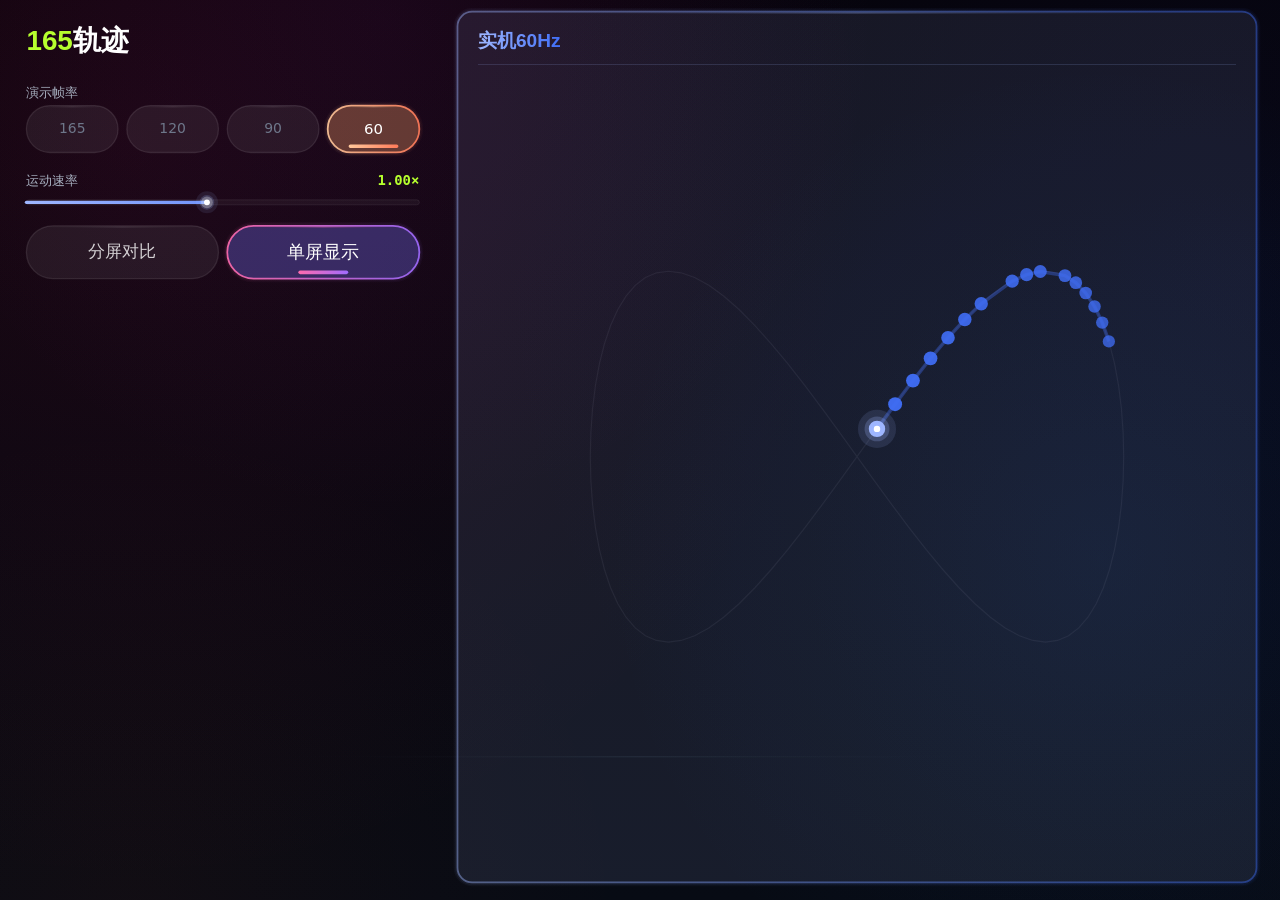
==== index.html @ 30a054bc "Motion Lab trajectory web" ====
<!doctype html>
<html lang="zh-CN">
  <head>
    <meta charset="UTF-8" />
    <meta name="viewport" content="width=device-width, initial-scale=1, viewport-fit=cover, user-scalable=no" />
    <meta name="theme-color" content="#050308" />
    <meta name="color-scheme" content="dark" />
    <meta name="mobile-web-app-capable" content="yes" />
    <meta name="apple-mobile-web-app-capable" content="yes" />
    <meta name="apple-mobile-web-app-status-bar-style" content="black-translucent" />
    <link rel="stylesheet" href="./styles.css" />
    <title>165Hz 轨迹对比</title>
  </head>
  <body>
    <canvas id="stage" aria-label="轨迹场景：分屏对比不同刷新率下的拖尾密度，单屏模式可切换帧率、拖动光点"></canvas>
    <noscript>此演示需要启用 JavaScript。</noscript>
    <script>
      // ES5 内联报错浮层：在 app.js 之前装载，即使 app.js 解析失败也能显示错误
      (function () {
        var shown = false;
        function show(msg) {
          var el = document.getElementById("motionlab-error");
          if (!el) {
            el = document.createElement("div");
            el.id = "motionlab-error";
            el.setAttribute("style", "position:fixed;left:8px;top:8px;right:8px;z-index:9999;color:#ff8a8a;background:rgba(0,0,0,0.85);font:12px/1.5 monospace;padding:8px;border-radius:6px;white-space:pre-wrap;word-break:break-all;");
            document.body.appendChild(el);
          }
          el.textContent += msg + "\n";
          shown = true;
        }
        window.addEventListener("error", function (e) {
          show((e && e.message ? e.message : "error") + " @" + (e && e.lineno ? e.lineno : 0));
        });
        window.addEventListener("unhandledrejection", function (e) {
          show("reject: " + String(e && e.reason ? e.reason : "?"));
        });
      })();
    </script>
    <script src="./app.js" defer></script>
  </body>
</html>
---- styles.css ----
html,
body {
  margin: 0;
  padding: 0;
  width: 100%;
  height: 100%;
  overflow: hidden;
  background: #050308;
  overscroll-behavior: none;
}

#stage {
  position: fixed;
  left: 0;
  top: 0;
  right: 0;
  bottom: 0;
  width: 100%;
  height: 100%;
  display: block;
  touch-action: none;
  user-select: none;
  -webkit-user-select: none;
  -webkit-tap-highlight-color: transparent;
}
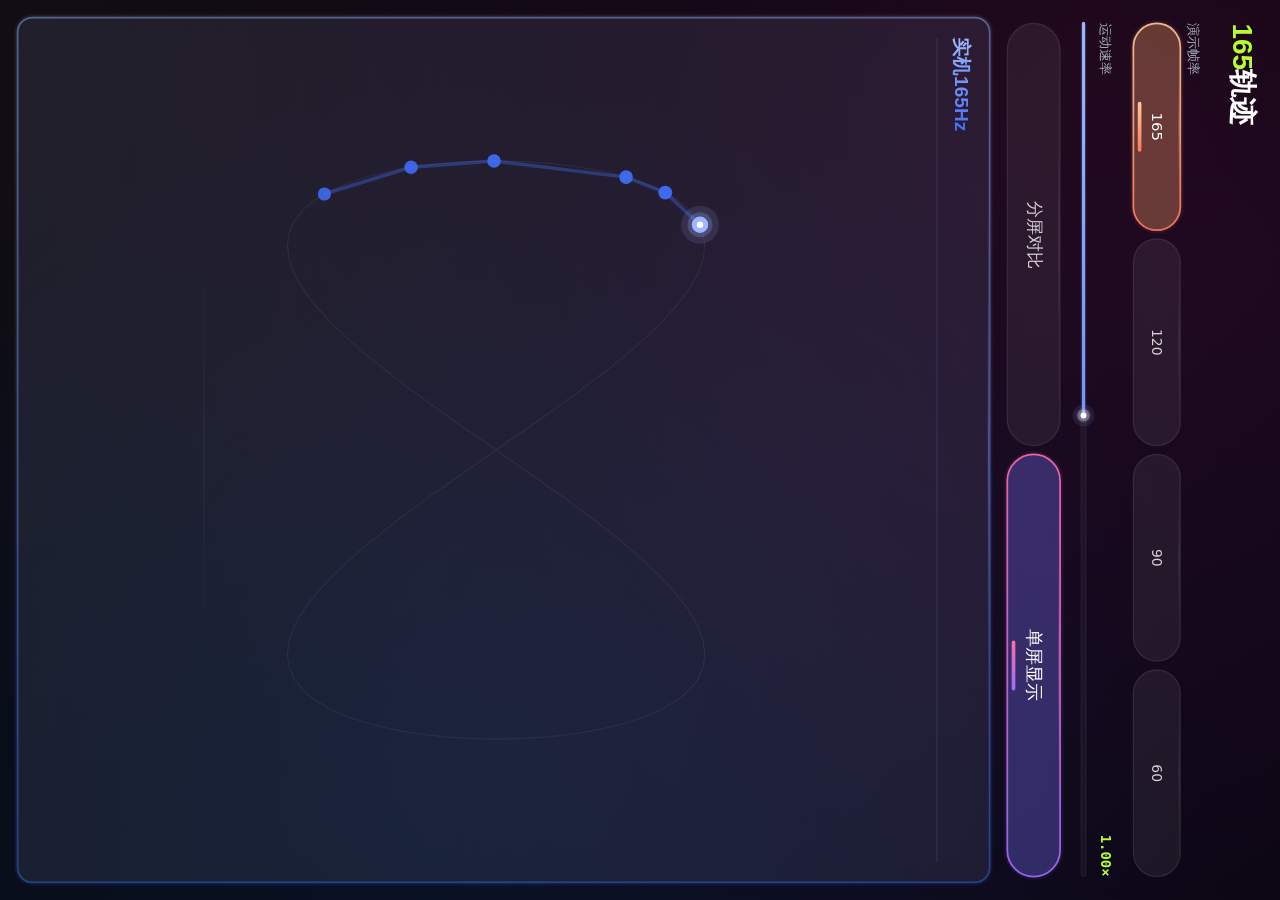
==== commit d3916fcc: "chore: 添加版本号强制刷新缓存" ====
--- a/index.html
+++ b/index.html
@@ -37,6 +37,6 @@
         });
       })();
     </script>
-    <script src="./app.js" defer></script>
+    <script src="./app.js?v=2" defer></script>
   </body>
 </html>
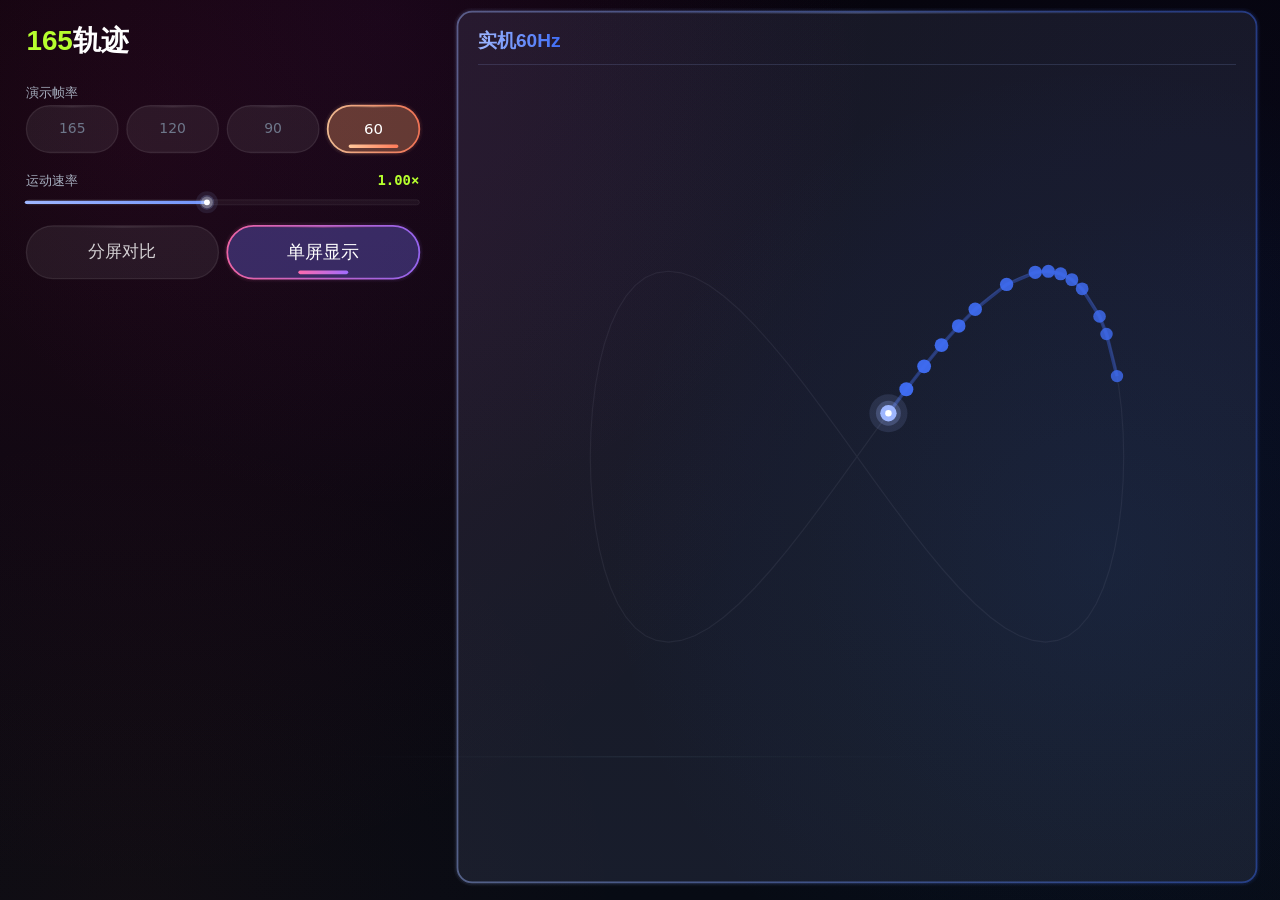
==== commit e7048fdb: "fix: 修复旧版手机浏览器首帧黑屏" ====
--- a/index.html
+++ b/index.html
@@ -17,7 +17,7 @@
     <script>
       // ES5 内联报错浮层：在 app.js 之前装载，即使 app.js 解析失败也能显示错误
       (function () {
-        var shown = false;
+        window.__motionLabBoot = { scriptLoaded: false, firstFrame: false };
         function show(msg) {
           var el = document.getElementById("motionlab-error");
           if (!el) {
@@ -27,16 +27,25 @@
             document.body.appendChild(el);
           }
           el.textContent += msg + "\n";
-          shown = true;
         }
+        window.__motionLabShowError = show;
         window.addEventListener("error", function (e) {
           show((e && e.message ? e.message : "error") + " @" + (e && e.lineno ? e.lineno : 0));
         });
         window.addEventListener("unhandledrejection", function (e) {
           show("reject: " + String(e && e.reason ? e.reason : "?"));
         });
+        window.setTimeout(function () {
+          var boot = window.__motionLabBoot;
+          if (document.hidden || (boot && boot.firstFrame)) return;
+          show(
+            "初始化未完成：script=" + (boot && boot.scriptLoaded ? "ok" : "missing")
+            + ", viewport=" + (window.innerWidth || 0) + "x" + (window.innerHeight || 0)
+            + ", ua=" + navigator.userAgent
+          );
+        }, 3000);
       })();
     </script>
-    <script src="./app.js?v=2" defer></script>
+    <script src="./app.js?v=3" defer onerror="window.__motionLabShowError &amp;&amp; window.__motionLabShowError('app.js 加载失败')"></script>
   </body>
 </html>
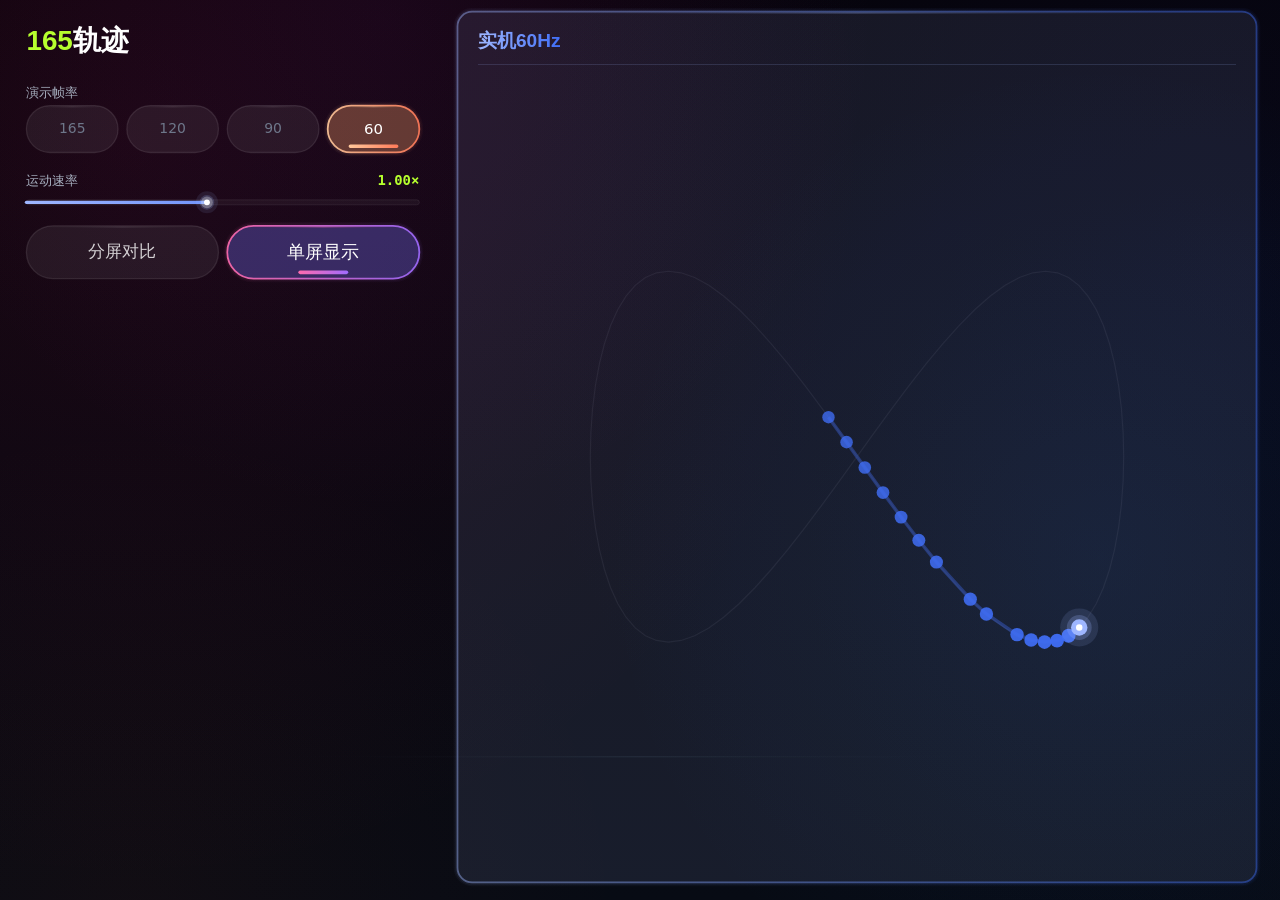
==== commit b265a157: "fix: 避免竖屏内容进入系统安全区" ====
--- a/index.html
+++ b/index.html
@@ -2,7 +2,7 @@
 <html lang="zh-CN">
   <head>
     <meta charset="UTF-8" />
-    <meta name="viewport" content="width=device-width, initial-scale=1, viewport-fit=cover, user-scalable=no" />
+    <meta name="viewport" content="width=device-width, initial-scale=1, user-scalable=no" />
     <meta name="theme-color" content="#050308" />
     <meta name="color-scheme" content="dark" />
     <meta name="mobile-web-app-capable" content="yes" />
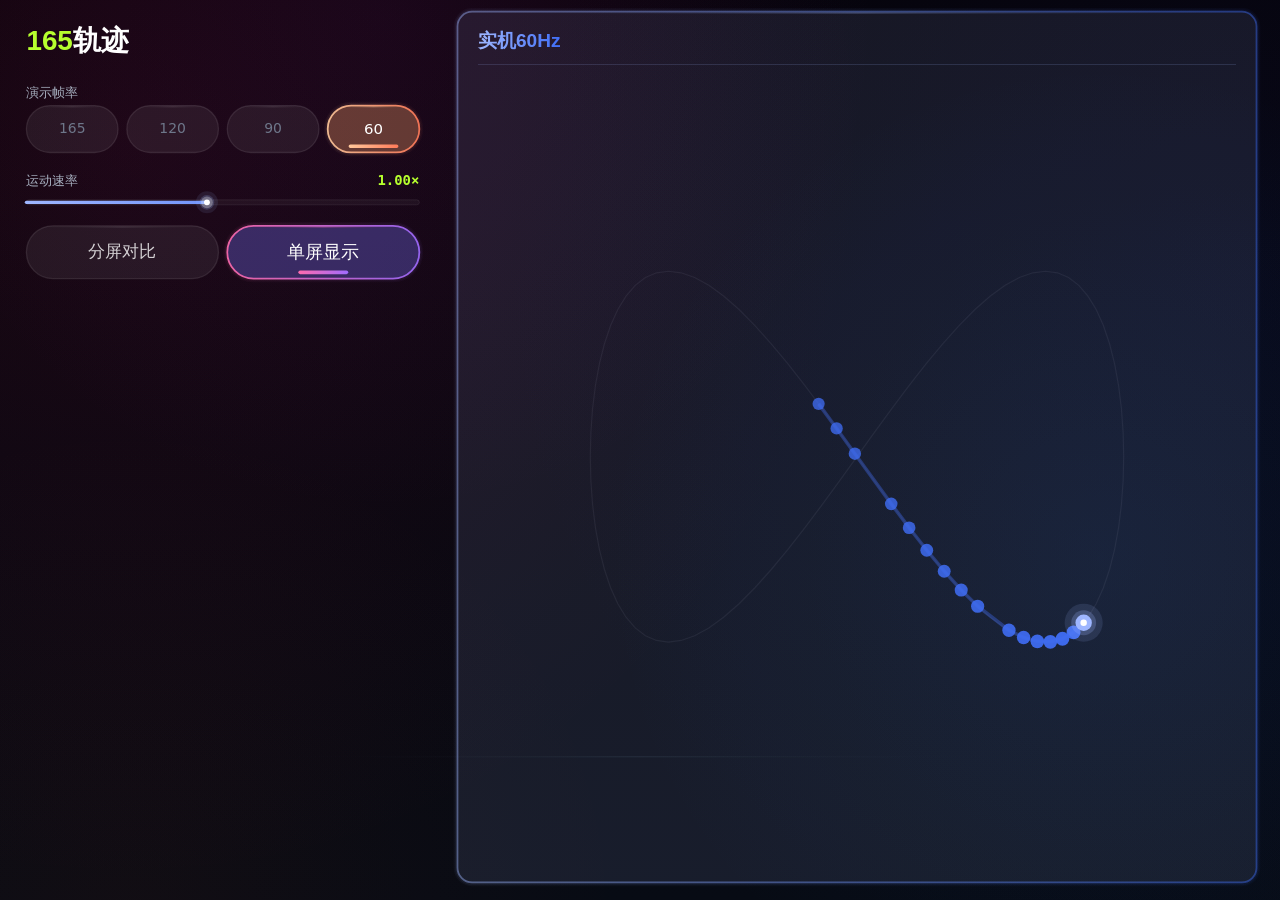
==== commit 08103dc6: "fix: 将演示页构建为单文件避免脚本加载失败" ====
--- a/index.html
+++ b/index.html
@@ -8,7 +8,34 @@
     <meta name="mobile-web-app-capable" content="yes" />
     <meta name="apple-mobile-web-app-capable" content="yes" />
     <meta name="apple-mobile-web-app-status-bar-style" content="black-translucent" />
-    <link rel="stylesheet" href="./styles.css" />
+    <style>
+html,
+body {
+  margin: 0;
+  padding: 0;
+  width: 100%;
+  height: 100%;
+  overflow: hidden;
+  background: #050308;
+  overscroll-behavior: none;
+}
+
+#stage {
+  position: fixed;
+  left: 0;
+  top: 0;
+  right: 0;
+  bottom: 0;
+  width: 100%;
+  height: 100%;
+  display: block;
+  touch-action: none;
+  user-select: none;
+  -webkit-user-select: none;
+  -webkit-tap-highlight-color: transparent;
+}
+
+    </style>
     <title>165Hz 轨迹对比</title>
   </head>
   <body>
@@ -46,6 +73,888 @@
         }, 3000);
       })();
     </script>
-    <script src="./app.js?v=3" defer onerror="window.__motionLabShowError &amp;&amp; window.__motionLabShowError('app.js 加载失败')"></script>
+    <script>
+(() => {
+  "use strict";
+
+  // 由 index.html 的 ES5 启动监控读取；只有完整绘制完首帧才标记 ready。
+  if (window.__motionLabBoot) window.__motionLabBoot.scriptLoaded = true;
+
+  // 轨迹场景网页版：移植自 android-sync-demo/singlecompare165 的
+  // SingleCompareView.java（drawFigureEightScene / renderInteractiveTrace /
+  // sampledSeconds / 速度滑杆 / 玻璃控件），仅保留「轨迹」场景。
+  // 注：为兼容较老的手机浏览器内核（如 X5/Chromium 57），本文件避免
+  // 使用 ?.、??、函数调用尾逗号等 ES2017+ 语法；报错浮层见 index.html。
+
+  const MODE_SPLIT = 0;
+  const MODE_SINGLE = 1;
+  const SPLIT_SAMPLE_RATES = [120, 90, 60];
+  const DEMO_REFRESH_RATES = [165, 120, 90, 60];
+  const DEFAULT_SPLIT_FPS = 120;
+  const FALLBACK_HZ = 165;
+
+  const MIN_SPEED = 0.25;
+  const MAX_SPEED = 2.0;
+  const DEFAULT_SPEED = 0.65;
+
+  const TRACE_TRAIL_MS = 300; // TRACE_TRAIL_NS = 300000000L
+  const TRACE_X_SPEED = 6.3; // TRACE_X_SPEED
+  const TRACE_Y_SPEED = 12.6; // TRACE_Y_SPEED
+  const TRACE_TRAIL_CAP = 64;
+  const RETURN_MS = 300; // 松手后弹回轨道时长（3.0E8 ns）
+  const GUIDE_SEGMENTS = 96;
+
+  const rgb = (r, g, b) => [r, g, b];
+  const BG_TOP = rgb(5, 3, 8);
+  const BG_BOTTOM = rgb(7, 11, 20);
+  const INK = rgb(255, 255, 255);
+  const INK_SOFT = rgb(255, 255, 255); // alpha 204 at use site
+  const MUTED = rgb(167, 176, 192);
+  const FAINT = rgb(110, 119, 138);
+  const BRAND = rgb(182, 255, 46);
+  const ORANGE_A = rgb(255, 200, 155);
+  const ORANGE_B = rgb(255, 122, 89);
+  const BLUE_A = rgb(158, 182, 255);
+  const BLUE_B = rgb(64, 110, 246);
+  const NEON_PINK = rgb(255, 107, 174);
+  const NEON_PURPLE = rgb(160, 107, 255);
+  const SELECT_STROKE = [NEON_PINK, NEON_PURPLE];
+  const PEACH_STROKE = [ORANGE_A, ORANGE_B];
+  const BLUE_STROKE = [BLUE_A, BLUE_B];
+  const CONTROL_ACTIVE_MODE = rgb(102, 92, 246);
+  const CONTROL_ACTIVE_RATE = rgb(246, 143, 84);
+  const MODE_LABELS = ["分屏对比", "单屏显示"];
+
+  const css = (c, a = 255) => `rgba(${c[0]},${c[1]},${c[2]},${(Math.max(0, Math.min(255, a)) / 255).toFixed(3)})`;
+
+  const canvas = document.getElementById("stage");
+  const ctx = canvas.getContext("2d", { alpha: false, desynchronized: true });
+
+  const state = {
+    width: 1,
+    height: 1,
+    dpr: 1,
+    unit: 1,
+    portrait: true,
+    mode: MODE_SINGLE,
+    splitFps: DEFAULT_SPLIT_FPS,
+    singleFps: null, // null = 自动（实测可达的最高档）
+    speed: DEFAULT_SPEED,
+    anchorMs: performance.now(),
+    anchorSeconds: 0,
+    // 实测刷新率
+    measuredHz: 0,
+    frameMs: 0,
+    frameIntervals: [],
+    lastFrameTs: 0,
+    lastMetricUpdate: 0,
+    // 单屏模式拖尾环形缓冲
+    trail: [],
+    lastSimFrame: -1,
+    dragging: false,
+    armed: false,
+    dragStartX: 0,
+    dragStartY: 0,
+    pointerX: 0,
+    pointerY: 0,
+    returning: false,
+    returnStartMs: 0,
+    returnFromX: 0,
+    returnFromY: 0,
+    sliderDragging: false,
+    rects: { chips: [], modes: [], slider: null, content: null, panels: [] },
+    bg: null,
+  };
+
+  const gradientCache = new Map();
+  const guideCache = new Map();
+
+  // ---------- 基础绘制 ----------
+
+  function roundRectPath(c, x, y, w, h, r) {
+    r = Math.min(r, w / 2, h / 2);
+    c.beginPath();
+    c.moveTo(x + r, y);
+    c.arcTo(x + w, y, x + w, y + h, r);
+    c.arcTo(x + w, y + h, x, y + h, r);
+    c.arcTo(x, y + h, x, y, r);
+    c.arcTo(x, y, x + w, y, r);
+    c.closePath();
+  }
+
+  function hGradient(x0, x1, colors, alpha) {
+    // Array.prototype.flat() 直到 Chromium 69 才提供；微信 X5 的 Chromium 57
+    // 会在首帧选中态绘制时直接抛错，页面因此只剩预渲染的黑色背景。
+    const colorKey = colors.map((color) => color.join(".")).join("_");
+    const key = `h${Math.round(x0)},${Math.round(x1)},${colorKey},${alpha}`;
+    let g = gradientCache.get(key);
+    if (!g) {
+      g = ctx.createLinearGradient(x0, 0, x1, 0);
+      const n = colors.length;
+      colors.forEach((c, i) => g.addColorStop(n === 1 ? 0 : i / (n - 1), css(c, alpha)));
+      gradientCache.set(key, g);
+    }
+    return g;
+  }
+
+  function rimGradient(x0, x1, midColor) {
+    const key = `rim${Math.round(x0)},${Math.round(x1)},${midColor.flat ? midColor.join(".") : midColor}`;
+    let g = gradientCache.get(key);
+    if (!g) {
+      g = ctx.createLinearGradient(x0, 0, x1, 0);
+      g.addColorStop(0, "rgba(0,0,0,0)");
+      g.addColorStop(0.5, midColor);
+      g.addColorStop(1, "rgba(0,0,0,0)");
+      gradientCache.set(key, g);
+    }
+    return g;
+  }
+
+  function glassPanel(x, y, w, h, radius, tint, strokeColors, strokeAlpha, glow) {
+    ctx.fillStyle = css(INK, 16); // GLASS
+    roundRectPath(ctx, x, y, w, h, radius);
+    ctx.fill();
+    if (tint) {
+      ctx.fillStyle = tint;
+      roundRectPath(ctx, x, y, w, h, radius);
+      ctx.fill();
+    }
+    const u = state.unit;
+    if (strokeColors && glow) {
+      for (let i = 1; i <= 2; i += 1) {
+        const expand = i * u;
+        ctx.strokeStyle = hGradient(x - expand, x + w + expand, strokeColors, i === 1 ? 24 : 10);
+        ctx.lineWidth = 1.1 * u;
+        roundRectPath(ctx, x - expand, y - expand, w + expand * 2, h + expand * 2, radius + expand);
+        ctx.stroke();
+      }
+    }
+    if (strokeColors) {
+      ctx.strokeStyle = hGradient(x, x + w, strokeColors, strokeAlpha);
+      ctx.lineWidth = 1.2 * u;
+    } else {
+      ctx.strokeStyle = css(INK, 26); // GLASS_LINE
+      ctx.lineWidth = 0.9 * u;
+    }
+    roundRectPath(ctx, x, y, w, h, radius);
+    ctx.stroke();
+    const rimInset = radius * 0.8;
+    ctx.strokeStyle = rimGradient(x, x + w, strokeColors ? css(strokeColors[0], 96) : css(INK, 30));
+    ctx.lineWidth = Math.max(1, 0.5 * u);
+    ctx.beginPath();
+    ctx.moveTo(x + rimInset, y + 0.9 * u);
+    ctx.lineTo(x + w - rimInset, y + 0.9 * u);
+    ctx.stroke();
+  }
+
+  function selectedControl(x, y, w, h, radius, fillColor, strokeColors) {
+    glassPanel(x, y, w, h, radius, css(fillColor, 74), strokeColors, 232, true);
+    const u = state.unit;
+    const markerW = Math.min(34 * u, Math.max(12 * u, w - 18 * u));
+    const markerH = Math.max(2.2 * u, 2.5 * u);
+    const markerBottom = y + h - 3 * u;
+    const mx = x + (w - markerW) / 2;
+    ctx.fillStyle = hGradient(mx, mx + markerW, strokeColors, 255);
+    roundRectPath(ctx, mx, markerBottom - markerH, markerW, markerH, markerH / 2);
+    ctx.fill();
+  }
+
+  const condensed = (px) => `700 ${px}px "Roboto Condensed", "Arial Narrow", "PingFang SC", "Microsoft YaHei", sans-serif`;
+  const medium = (px) => `500 ${px}px system-ui, "PingFang SC", "Microsoft YaHei", sans-serif`;
+  const regular = (px) => `400 ${px}px system-ui, "PingFang SC", "Microsoft YaHei", sans-serif`;
+  const mono = (px) => `700 ${px}px ui-monospace, Consolas, "PingFang SC", "Microsoft YaHei", monospace`;
+
+  function centeredText(text, cx, cy) {
+    ctx.textAlign = "center";
+    ctx.textBaseline = "middle";
+    ctx.fillText(text, cx, cy + 0.5 * state.unit);
+    ctx.textAlign = "left";
+    ctx.textBaseline = "alphabetic";
+  }
+
+  // ---------- 时间轴（对应 timelineLock / sampledSeconds） ----------
+
+  function timelineSeconds(nowMs) {
+    return state.anchorSeconds + ((Math.max(0, nowMs - state.anchorMs) / 1000) * state.speed);
+  }
+
+  function sampledSeconds(nowMs, fps) {
+    const period = 1000 / Math.max(1, fps);
+    const elapsed = Math.max(0, nowMs - state.anchorMs);
+    return state.anchorSeconds + ((Math.floor(elapsed / period) * period) / 1000) * state.speed;
+  }
+
+  function setSpeed(newSpeed) {
+    if (Math.abs(newSpeed - state.speed) < 1e-4) return;
+    const now = performance.now();
+    state.anchorSeconds += ((Math.max(0, now - state.anchorMs) / 1000) * state.speed);
+    state.anchorMs = now;
+    state.speed = newSpeed;
+  }
+
+  function resetTimeline() {
+    state.anchorMs = performance.now();
+    state.anchorSeconds = 0;
+    state.trail = [];
+    state.lastSimFrame = -1;
+    state.dragging = false;
+    state.armed = false;
+    state.returning = false;
+  }
+
+  const clamp = (v, lo, hi) => Math.max(lo, Math.min(hi, v));
+
+  // 单屏生效帧率：选中档不可达时回落到实测最高的可用档（对应 highestSupportedRate）
+  function effectiveSingleRate() {
+    const measured = state.measuredHz || FALLBACK_HZ;
+    if (state.singleFps && state.singleFps <= measured) return state.singleFps;
+    const fallback = DEMO_REFRESH_RATES.find((r) => r <= measured);
+    return fallback !== undefined ? fallback : 60;
+  }
+
+  // ---------- 实测刷新率 ----------
+
+  function measureHz(ts) {
+    if (state.lastFrameTs) {
+      const delta = ts - state.lastFrameTs;
+      if (delta > 2 && delta < 50) {
+        state.frameIntervals.push(delta);
+        if (state.frameIntervals.length > 240) state.frameIntervals.shift();
+      }
+    }
+    state.lastFrameTs = ts;
+    if (ts - state.lastMetricUpdate < 240 || state.frameIntervals.length < 24) return;
+    state.lastMetricUpdate = ts;
+    const sorted = [...state.frameIntervals].sort((a, b) => a - b);
+    const trim = Math.floor(sorted.length * 0.12);
+    const core = sorted.slice(trim, sorted.length - trim || sorted.length);
+    const median = core[Math.floor(core.length / 2)];
+    const rawHz = 1000 / median;
+    const known = [60, 72, 90, 120, 144, 165, 185, 240];
+    const nearest = known.reduce((best, r) => (Math.abs(r - rawHz) < Math.abs(best - rawHz) ? r : best));
+    state.measuredHz = Math.abs(nearest - rawHz) <= 3.5 ? nearest : Math.round(rawHz * 10) / 10;
+    state.frameMs = median;
+  }
+
+  const hzText = () => {
+    if (!state.measuredHz) return "--";
+    return state.measuredHz >= 100 ? state.measuredHz.toFixed(0) : state.measuredHz.toFixed(1);
+  };
+
+  // ---------- 背景（静态，离屏预渲染） ----------
+
+  function prerenderBackground() {
+    const { width: w, height: h, dpr } = state;
+    const bg = document.createElement("canvas");
+    bg.width = Math.round(w * dpr);
+    bg.height = Math.round(h * dpr);
+    const b = bg.getContext("2d");
+    b.setTransform(dpr, 0, 0, dpr, 0, 0);
+
+    const v = b.createLinearGradient(0, 0, 0, h);
+    v.addColorStop(0, css(BG_TOP));
+    v.addColorStop(1, css(BG_BOTTOM));
+    b.fillStyle = v;
+    b.fillRect(0, 0, w, h);
+
+    const glows = [
+      [0.1 * w, 0.16 * h, 0.82 * h, [194, 24, 91], 30],
+      [0.3 * w, 0.02 * h, 0.55 * h, [123, 31, 162], 22],
+      [0.97 * w, 0.3 * h, 0.82 * h, [26, 35, 126], 30],
+      [0.86 * w, 0.62 * h, 0.55 * h, [21, 101, 192], 22],
+      [0.1 * w, 1.02 * h, 0.55 * h, [191, 54, 12], 15],
+    ];
+    for (const [x, y, r, c, a] of glows) {
+      const g = b.createRadialGradient(x, y, 0, x, y, r);
+      g.addColorStop(0, css(c, a));
+      g.addColorStop(1, css(c, 0));
+      b.fillStyle = g;
+      b.fillRect(0, 0, w, h);
+    }
+
+    const horizonY = h * 0.84;
+    const hg = b.createLinearGradient(w * 0.2, 0, w * 0.8, 0);
+    hg.addColorStop(0, "rgba(0,0,0,0)");
+    hg.addColorStop(0.5, css([140, 170, 210], 22));
+    hg.addColorStop(1, "rgba(0,0,0,0)");
+    b.fillStyle = hg;
+    b.fillRect(w * 0.2, horizonY, w * 0.6, Math.max(1.4, 0.5 * state.unit));
+
+    state.bg = bg;
+  }
+
+  function resize() {
+    let rect = canvas.getBoundingClientRect();
+    // 兜底：个别手机浏览器首帧布局未就绪时 rect 为 0，用视口尺寸顶上
+    if (rect.width < 2 || rect.height < 2) {
+      rect = {
+        width: window.innerWidth || document.documentElement.clientWidth || 0,
+        height: window.innerHeight || document.documentElement.clientHeight || 0,
+      };
+    }
+    const physW = Math.max(1, rect.width);
+    const physH = Math.max(1, rect.height);
+    state.dpr = Math.min(devicePixelRatio || 1, 2);
+    canvas.width = Math.round(physW * state.dpr);
+    canvas.height = Math.round(physH * state.dpr);
+    // 布局直接适配视口方向：竖屏视口用竖屏布局，横屏视口用横屏布局
+    state.rotated = false;
+    state.width = physW;
+    state.height = physH;
+    ctx.setTransform(state.dpr, 0, 0, state.dpr, 0, 0);
+    ctx.imageSmoothingEnabled = true;
+    state.portrait = state.height > state.width;
+    state.unit = state.portrait
+      ? Math.min(state.width / 393, state.height / 873)
+      : Math.min(state.width / 873, state.height / 393);
+    gradientCache.clear();
+    guideCache.clear();
+    prerenderBackground();
+  }
+
+  // ---------- 布局 ----------
+
+  function chipRow(rates, left, top, right, bottom, out) {
+    const gap = 6 * state.unit;
+    const w = (right - left - gap * (rates.length - 1)) / rates.length;
+    out.length = 0;
+    rates.forEach((rate, i) => {
+      out.push({ x: left + i * (w + gap), y: top, w, h: bottom - top, rate });
+    });
+  }
+
+  function tabRow(left, top, right, bottom, out) {
+    const gap = 6 * state.unit;
+    const w = (right - left - gap) / 2;
+    out.length = 0;
+    MODE_LABELS.forEach((label, i) => {
+      out.push({ x: left + i * (w + gap), y: top, w, h: bottom - top, mode: i, label });
+    });
+  }
+
+  function layout() {
+    const { width: w, height: h, unit: u, portrait } = state;
+    const R = state.rects;
+    const split = state.mode === MODE_SPLIT;
+
+    if (portrait) {
+      const L = 16 * u;
+      const Rr = w - 16 * u;
+      R.brand = { x: L, baseline: 32 * u };
+      const rates = split ? SPLIT_SAMPLE_RATES : DEMO_REFRESH_RATES;
+      R.chipsLabel = { x: L, baseline: 62 * u, text: split ? "左屏帧率" : "演示帧率" };
+      chipRow(rates, L, 68 * u, Rr, 100 * u, R.chips);
+      const cursor = 100 * u;
+      const labelBase = cursor + 22 * u;
+      const trackY = labelBase + 12 * u;
+      R.slider = {
+        x: L, y: trackY - 14 * u, w: Rr - L, h: 28 * u,
+        trackL: L, trackR: Rr, trackY, labelX: L, labelBase, valueRight: Rr,
+      };
+      const tabTop = trackY + 16 * u;
+      const tabBottom = tabTop + 36 * u;
+      tabRow(L, tabTop, Rr, tabBottom, R.modes);
+      R.content = { x: 12 * u, y: tabBottom + 12 * u, w: w - 24 * u, h: h - 12 * u - (tabBottom + 12 * u) };
+    } else {
+      const L = 18 * u;
+      const Rr = 286 * u;
+      R.brand = { x: L, baseline: 34 * u };
+      const rates = split ? SPLIT_SAMPLE_RATES : DEMO_REFRESH_RATES;
+      R.chipsLabel = { x: L, baseline: 66 * u, text: split ? "左屏帧率" : "演示帧率" };
+      chipRow(rates, L, 72 * u, Rr, 104 * u, R.chips);
+      const cursor = 104 * u;
+      const labelBase = cursor + 22 * u;
+      const trackY = labelBase + 12 * u;
+      R.slider = {
+        x: L, y: trackY - 14 * u, w: Rr - L, h: 28 * u,
+        trackL: L, trackR: Rr, trackY, labelX: L, labelBase, valueRight: Rr,
+      };
+      const tabTop = trackY + 16 * u;
+      const tabBottom = tabTop + 36 * u;
+      tabRow(L, tabTop, Rr, tabBottom, R.modes);
+      R.content = { x: 312 * u, y: 8 * u, w: w - 16 * u - 312 * u, h: h - 12 * u - 8 * u };
+    }
+
+    R.panels.length = 0;
+    const gap = 8 * u;
+    const c = R.content;
+    if (split) {
+      if (portrait) {
+        const ph = (c.h - gap) / 2;
+        R.panels.push({ x: c.x, y: c.y, w: c.w, h: ph, lower: true });
+        R.panels.push({ x: c.x, y: c.y + ph + gap, w: c.w, h: ph, lower: false });
+      } else {
+        const pw = (c.w - gap) / 2;
+        R.panels.push({ x: c.x, y: c.y, w: pw, h: c.h, lower: true });
+        R.panels.push({ x: c.x + pw + gap, y: c.y, w: pw, h: c.h, lower: false });
+      }
+    } else {
+      R.panels.push({ x: c.x, y: c.y, w: c.w, h: c.h, lower: false });
+    }
+  }
+
+  // ---------- 控件绘制 ----------
+
+  function drawControls() {
+    const R = state.rects;
+    const u = state.unit;
+
+    ctx.font = condensed(19 * u);
+    ctx.fillStyle = css(BRAND);
+    ctx.fillText("165", R.brand.x, R.brand.baseline);
+    const w165 = ctx.measureText("165").width;
+    ctx.fillStyle = css(INK);
+    ctx.fillText("轨迹", R.brand.x + w165, R.brand.baseline);
+
+    if (R.chipsLabel) {
+      ctx.font = medium(9 * u);
+      ctx.fillStyle = css(MUTED);
+      ctx.fillText(R.chipsLabel.text, R.chipsLabel.x, R.chipsLabel.baseline);
+      const measured = state.measuredHz || FALLBACK_HZ;
+      const singleRate = state.mode === MODE_SINGLE ? effectiveSingleRate() : 0;
+      for (const chip of R.chips) {
+        // 单屏：高于实测的档位不可选（对应 supportsRefreshRate 灰显）
+        const supported = state.mode === MODE_SPLIT || chip.rate <= measured;
+        const active = supported
+          && (state.mode === MODE_SPLIT ? state.splitFps === chip.rate : singleRate === chip.rate);
+        const r = chip.h / 2;
+        if (active) {
+          selectedControl(chip.x, chip.y, chip.w, chip.h, r, CONTROL_ACTIVE_RATE, PEACH_STROKE);
+          ctx.font = medium(10.2 * u);
+          ctx.fillStyle = css(INK);
+        } else {
+          glassPanel(chip.x, chip.y, chip.w, chip.h, r, null, null, 0, false);
+          ctx.font = regular(9.5 * u);
+          ctx.fillStyle = supported ? css(INK_SOFT, 204) : css(FAINT);
+        }
+        centeredText(String(chip.rate), chip.x + chip.w / 2, chip.y + chip.h / 2);
+      }
+    }
+
+    drawSpeedSlider();
+
+    for (const tab of R.modes) {
+      const active = state.mode === tab.mode;
+      const r = tab.h / 2;
+      if (active) {
+        selectedControl(tab.x, tab.y, tab.w, tab.h, r, CONTROL_ACTIVE_MODE, SELECT_STROKE);
+        ctx.font = medium(12.5 * u);
+        ctx.fillStyle = css(INK);
+      } else {
+        glassPanel(tab.x, tab.y, tab.w, tab.h, r, null, null, 0, false);
+        ctx.font = regular(11.5 * u);
+        ctx.fillStyle = css(INK_SOFT, 204);
+      }
+      centeredText(tab.label, tab.x + tab.w / 2, tab.y + tab.h / 2);
+    }
+  }
+
+  function drawSpeedSlider() {
+    const s = state.rects.slider;
+    const u = state.unit;
+
+    ctx.font = medium(9 * u);
+    ctx.fillStyle = css(MUTED);
+    ctx.fillText("运动速率", s.labelX, s.labelBase);
+    const value = `${(state.speed / DEFAULT_SPEED).toFixed(2)}×`;
+    ctx.font = mono(9.5 * u);
+    ctx.fillStyle = css(BRAND);
+    ctx.fillText(value, s.valueRight - ctx.measureText(value).width, s.labelBase);
+
+    const progress = clamp(Math.log(state.speed / MIN_SPEED) / Math.log(MAX_SPEED / MIN_SPEED), 0, 1);
+    const thumbX = s.trackL + (s.trackR - s.trackL) * progress;
+
+    ctx.fillStyle = css(INK, 10);
+    roundRectPath(ctx, s.trackL, s.trackY - 1.7 * u, s.trackR - s.trackL, 3.4 * u, 1.7 * u);
+    ctx.fill();
+    ctx.strokeStyle = css(INK, 18);
+    ctx.lineWidth = Math.max(1, 0.4 * u);
+    roundRectPath(ctx, s.trackL, s.trackY - 1.7 * u, s.trackR - s.trackL, 3.4 * u, 1.7 * u);
+    ctx.stroke();
+
+    ctx.strokeStyle = hGradient(s.trackL, s.trackR, [BLUE_A, BLUE_B], 255);
+    ctx.lineWidth = 2.2 * u;
+    ctx.lineCap = "round";
+    ctx.beginPath();
+    ctx.moveTo(s.trackL, s.trackY);
+    ctx.lineTo(thumbX, s.trackY);
+    ctx.stroke();
+    ctx.lineCap = "butt";
+
+    ctx.fillStyle = css(BLUE_A, 26);
+    ctx.beginPath();
+    ctx.arc(thumbX, s.trackY, 7.5 * u, 0, Math.PI * 2);
+    ctx.fill();
+    ctx.fillStyle = css(BLUE_A, 50);
+    ctx.beginPath();
+    ctx.arc(thumbX, s.trackY, 5 * u, 0, Math.PI * 2);
+    ctx.fill();
+    ctx.fillStyle = css(INK, 70);
+    ctx.beginPath();
+    ctx.arc(thumbX, s.trackY, 4 * u, 0, Math.PI * 2);
+    ctx.fill();
+    ctx.fillStyle = css(INK);
+    ctx.beginPath();
+    ctx.arc(thumbX, s.trackY, 2 * u, 0, Math.PI * 2);
+    ctx.fill();
+  }
+
+  // ---------- 面板与轨迹场景（drawPanel / drawFigureEightScene） ----------
+
+  function drawPanel(rect, seconds, pointFps, lowerRate, title, interactive, simFps = 0) {
+    const u = state.unit;
+    const accentA = lowerRate ? ORANGE_A : BLUE_A;
+    const accentB = lowerRate ? ORANGE_B : BLUE_B;
+
+    glassPanel(rect.x, rect.y, rect.w, rect.h, 10 * u, css(accentB, 10), lowerRate ? PEACH_STROKE : BLUE_STROKE, 120, true);
+
+    ctx.font = condensed(13 * u);
+    const titleX = rect.x + 14 * u;
+    const titleW = ctx.measureText(title).width;
+    ctx.fillStyle = hGradient(titleX, titleX + titleW, [accentA, accentB], 255);
+    ctx.fillText(title, titleX, rect.y + 24 * u);
+
+    ctx.strokeStyle = css(accentA, 40);
+    ctx.lineWidth = Math.max(1, 0.4 * u);
+    ctx.beginPath();
+    ctx.moveTo(rect.x + 14 * u, rect.y + 36 * u);
+    ctx.lineTo(rect.x + rect.w - 14 * u, rect.y + 36 * u);
+    ctx.stroke();
+
+    ctx.save();
+    ctx.beginPath();
+    ctx.rect(rect.x + u, rect.y + 40 * u, rect.w - 2 * u, rect.h - 45 * u);
+    ctx.clip();
+    drawFigureEight(
+      rect.x + 5 * u, rect.y + 40 * u, rect.w - 10 * u, rect.h - 45 * u,
+      seconds, pointFps, interactive, accentA, accentB, simFps
+    );
+    ctx.restore();
+  }
+
+  function guidePath(cx, cy, rx, ry) {
+    const key = `${Math.round(cx * 4)},${Math.round(cy * 4)},${Math.round(rx * 4)},${Math.round(ry * 4)}`;
+    let p = guideCache.get(key);
+    if (!p) {
+      p = new Path2D();
+      for (let i = 0; i <= GUIDE_SEGMENTS; i += 1) {
+        const theta = (i / GUIDE_SEGMENTS) * Math.PI * 2;
+        const x = cx + Math.sin(theta) * rx;
+        const y = cy + Math.sin(theta * 2) * ry * 0.72;
+        if (i === 0) p.moveTo(x, y);
+        else p.lineTo(x, y);
+      }
+      guideCache.set(key, p);
+    }
+    return p;
+  }
+
+  function drawHead(x, y, accentA) {
+    const u = state.unit;
+    ctx.fillStyle = css(accentA, 32);
+    ctx.beginPath();
+    ctx.arc(x, y, 13 * u, 0, Math.PI * 2);
+    ctx.fill();
+    ctx.fillStyle = css(accentA, 58);
+    ctx.beginPath();
+    ctx.arc(x, y, 8.5 * u, 0, Math.PI * 2);
+    ctx.fill();
+    ctx.fillStyle = css(accentA);
+    ctx.beginPath();
+    ctx.arc(x, y, 5.6 * u, 0, Math.PI * 2);
+    ctx.fill();
+    ctx.fillStyle = css(INK);
+    ctx.beginPath();
+    ctx.arc(x, y, 2.2 * u, 0, Math.PI * 2);
+    ctx.fill();
+  }
+
+  function drawFigureEight(l, t, w, h, seconds, pointFps, interactive, accentA, accentB, simFps = 0) {
+    const u = state.unit;
+    const cx = l + w / 2;
+    const cy = t + h * 0.48;
+    const rx = w * 0.34;
+    const ry = h * 0.32;
+    const orbitX = (s) => cx + Math.sin(s * TRACE_X_SPEED) * rx;
+    const orbitY = (s) => cy + Math.sin(s * TRACE_Y_SPEED) * ry * 0.72;
+
+    ctx.strokeStyle = css(MUTED, 22);
+    ctx.lineWidth = 0.8 * u;
+    ctx.stroke(guidePath(cx, cy, rx, ry));
+
+    if (interactive) {
+      renderInteractiveTrace(seconds, cx, cy, orbitX, orbitY, accentA, accentB, simFps);
+      return;
+    }
+
+    // 分屏面板：按面板帧率解析采样拖尾（与 Android 非交互分支一致）
+    const samples = Math.max(2, Math.round((TRACE_TRAIL_MS / 1000) * pointFps));
+    ctx.strokeStyle = css(accentB, 92);
+    ctx.lineWidth = 2.4 * u;
+    ctx.beginPath();
+    for (let i = samples - 1; i >= 0; i -= 1) {
+      const ts = seconds - (i * state.speed) / pointFps;
+      const x = orbitX(ts);
+      const y = orbitY(ts);
+      if (i === samples - 1) ctx.moveTo(x, y);
+      else ctx.lineTo(x, y);
+    }
+    ctx.stroke();
+
+    for (let i = samples - 1; i >= 0; i -= 1) {
+      const ts = seconds - (i * state.speed) / pointFps;
+      const progress = (samples - i) / samples;
+      ctx.fillStyle = css(accentB, 18 + Math.round(progress * 230));
+      ctx.beginPath();
+      ctx.arc(orbitX(ts), orbitY(ts), (2.2 + progress * 2.6) * u, 0, Math.PI * 2);
+      ctx.fill();
+    }
+
+    drawHead(orbitX(seconds), orbitY(seconds), accentA);
+  }
+
+  function renderInteractiveTrace(seconds, cx, cy, orbitX, orbitY, accentA, accentB, simFps = 0) {
+    const u = state.unit;
+    const nowMs = performance.now();
+    // 模拟帧率：节流与光点位置必须落在同一个锚点网格上。
+    // 之前节流用绝对时间取整、位置用锚点量化，两套网格在 rAF 抖动下相互错位，
+    // 会把同一位置重复推入（点成对扎堆）或跳过（缺口），看起来断断续续。
+    let simPeriod = 0;
+    let frameIndex = -1;
+    let orbitSeconds = seconds;
+    if (simFps > 0) {
+      simPeriod = 1000 / simFps;
+      frameIndex = Math.floor(Math.max(0, nowMs - state.anchorMs) / simPeriod);
+      orbitSeconds = state.anchorSeconds + ((frameIndex * simPeriod) / 1000) * state.speed;
+    }
+    let headX;
+    let headY;
+    if (state.dragging) {
+      headX = state.pointerX;
+      headY = state.pointerY;
+    } else {
+      const ox = orbitX(orbitSeconds);
+      const oy = orbitY(orbitSeconds);
+      if (state.returning) {
+        const tR = (nowMs - state.returnStartMs) / RETURN_MS;
+        if (tR >= 1) {
+          state.returning = false;
+          headX = ox;
+          headY = oy;
+        } else {
+          const ease = 1 - Math.pow(1 - tR, 3);
+          headX = state.returnFromX + (ox - state.returnFromX) * ease;
+          headY = state.returnFromY + (oy - state.returnFromY) * ease;
+        }
+      } else {
+        headX = ox;
+        headY = oy;
+      }
+    }
+
+    // 模拟帧率下按时间轴锚点的帧边界节流采样：光点位置只在模拟帧到来时
+    // 更新，拖尾密度随之降低，观感等同物理屏幕降频（实机档每帧都推入）。
+    if (simPeriod > 0) {
+      if (frameIndex !== state.lastSimFrame || state.trail.length === 0) {
+        state.lastSimFrame = frameIndex;
+        state.trail.push({ x: headX, y: headY, t: nowMs });
+        if (state.trail.length > TRACE_TRAIL_CAP) state.trail.shift();
+      }
+      const last = state.trail[state.trail.length - 1];
+      headX = last.x;
+      headY = last.y;
+    } else {
+      state.trail.push({ x: headX, y: headY, t: nowMs });
+      if (state.trail.length > TRACE_TRAIL_CAP) state.trail.shift();
+    }
+
+    const cutoff = nowMs - TRACE_TRAIL_MS;
+    ctx.strokeStyle = css(accentB, 92);
+    ctx.lineWidth = 2.4 * u;
+    ctx.beginPath();
+    let started = false;
+    for (const p of state.trail) {
+      if (p.t < cutoff) continue;
+      if (!started) {
+        ctx.moveTo(p.x, p.y);
+        started = true;
+      } else {
+        ctx.lineTo(p.x, p.y);
+      }
+    }
+    ctx.stroke();
+
+    const count = state.trail.length;
+    for (let i = 0; i < count; i += 1) {
+      const p = state.trail[i];
+      if (p.t < cutoff) continue;
+      const progress = (i + 1) / count;
+      ctx.fillStyle = css(accentB, 18 + Math.round(progress * 230));
+      ctx.beginPath();
+      ctx.arc(p.x, p.y, (2.2 + progress * 2.6) * u, 0, Math.PI * 2);
+      ctx.fill();
+    }
+
+    drawHead(headX, headY, accentA);
+  }
+
+  // ---------- 主循环 ----------
+
+  function frame(ts) {
+    measureHz(ts);
+    layout();
+    ctx.drawImage(state.bg, 0, 0, state.width, state.height);
+    drawControls();
+
+    if (state.mode === MODE_SPLIT) {
+      const hz = state.measuredHz || FALLBACK_HZ;
+      const [lower, higher] = state.rects.panels;
+      drawPanel(lower, sampledSeconds(ts, state.splitFps), state.splitFps, true, `模拟${state.splitFps}Hz`, false);
+      drawPanel(higher, sampledSeconds(ts, hz), hz, false, `实机${hzText()}Hz`, false);
+    } else {
+      // 选中档等于实测 = 实机渲染（连续时间轴 + 每帧拖尾）；
+      // 低于实测 = 模拟渲染（时间量化 + 按该帧率节流采样，观感等同物理降频）
+      const rate = effectiveSingleRate();
+      const real = rate === (state.measuredHz || FALLBACK_HZ);
+      const seconds = real ? timelineSeconds(ts) : sampledSeconds(ts, rate);
+      drawPanel(
+        state.rects.panels[0], seconds, real ? 0 : rate, !real,
+        `${real ? "实机" : "模拟"}${rate}Hz`, true, real ? 0 : rate
+      );
+    }
+
+    if (window.__motionLabBoot) window.__motionLabBoot.firstFrame = true;
+
+    requestAnimationFrame(frame);
+  }
+
+  // ---------- 触控（handleContentDragTouch / onTouchEvent 的轨迹分支） ----------
+
+  function toLocal(e) {
+    const rect = canvas.getBoundingClientRect();
+    return { x: e.clientX - rect.left, y: e.clientY - rect.top };
+  }
+
+  const hit = (r, p) => r && p.x >= r.x && p.x <= r.x + r.w && p.y >= r.y && p.y <= r.y + r.h;
+
+  function updateSpeedFromTouch(x) {
+    const s = state.rects.slider;
+    const progress = clamp((x - s.trackL) / Math.max(state.unit, s.trackR - s.trackL), 0, 1);
+    const raw = MIN_SPEED * Math.pow(MAX_SPEED / MIN_SPEED, progress);
+    let snapped = Math.round(raw * 20) / 20;
+    if (Math.abs(snapped - DEFAULT_SPEED) <= 0.03) snapped = DEFAULT_SPEED;
+    setSpeed(clamp(snapped, MIN_SPEED, MAX_SPEED));
+  }
+
+  canvas.addEventListener("pointerdown", (e) => {
+    const p = toLocal(e);
+    if (canvas.setPointerCapture) { try { canvas.setPointerCapture(e.pointerId); } catch (_) {} }
+    if (hit(state.rects.slider, p)) {
+      state.sliderDragging = true;
+      updateSpeedFromTouch(p.x);
+      return;
+    }
+    if (state.mode === MODE_SINGLE && hit(state.rects.content, p)) {
+      state.armed = true;
+      state.dragStartX = p.x;
+      state.dragStartY = p.y;
+      state.pointerX = p.x;
+      state.pointerY = p.y;
+    }
+  });
+
+  canvas.addEventListener("pointermove", (e) => {
+    const p = toLocal(e);
+    if (state.sliderDragging) {
+      updateSpeedFromTouch(p.x);
+      return;
+    }
+    if (state.armed && !state.dragging) {
+      if (Math.hypot(p.x - state.dragStartX, p.y - state.dragStartY) > 2.5 * state.unit) {
+        state.dragging = true;
+        state.armed = false;
+        state.returning = false; // 新拖动取消进行中的回弹
+        state.pointerX = p.x;
+        state.pointerY = p.y;
+      }
+      return;
+    }
+    if (state.dragging) {
+      state.pointerX = p.x;
+      state.pointerY = p.y;
+    }
+  });
+
+  function endPointer(e) {
+    const p = toLocal(e);
+    if (state.sliderDragging) {
+      state.sliderDragging = false;
+      updateSpeedFromTouch(p.x);
+      return;
+    }
+    if (state.dragging) {
+      // 松手：光点缓动回到 8 字轨道
+      state.dragging = false;
+      state.returning = true;
+      state.returnStartMs = performance.now();
+      state.returnFromX = state.pointerX;
+      state.returnFromY = state.pointerY;
+      return;
+    }
+    state.armed = false;
+
+    for (const tab of state.rects.modes) {
+      if (hit(tab, p)) {
+        if (state.mode !== tab.mode) {
+          state.mode = tab.mode;
+        }
+        resetTimeline();
+        return;
+      }
+    }
+    if (state.mode === MODE_SPLIT) {
+      for (const chip of state.rects.chips) {
+        if (hit(chip, p)) {
+          state.splitFps = chip.rate;
+          resetTimeline();
+          return;
+        }
+      }
+    } else {
+      const measured = state.measuredHz || FALLBACK_HZ;
+      for (const chip of state.rects.chips) {
+        if (hit(chip, p)) {
+          if (chip.rate > measured) return; // 超出实测的档位不可选
+          state.singleFps = chip.rate;
+          resetTimeline();
+          return;
+        }
+      }
+    }
+  }
+
+  canvas.addEventListener("pointerup", endPointer);
+  canvas.addEventListener("pointercancel", endPointer);
+
+  document.addEventListener("visibilitychange", () => {
+    state.lastFrameTs = 0;
+    state.frameIntervals = [];
+  });
+
+  addEventListener("resize", resize, { passive: true });
+  addEventListener("orientationchange", () => setTimeout(resize, 120), { passive: true });
+  addEventListener("load", resize);
+  if (typeof ResizeObserver !== "undefined") {
+    new ResizeObserver(() => resize()).observe(canvas);
+  }
+  document.addEventListener("visibilitychange", () => {
+    if (!document.hidden) resize();
+  });
+
+  resize();
+  requestAnimationFrame(frame);
+})();
+
+    </script>
   </body>
 </html>
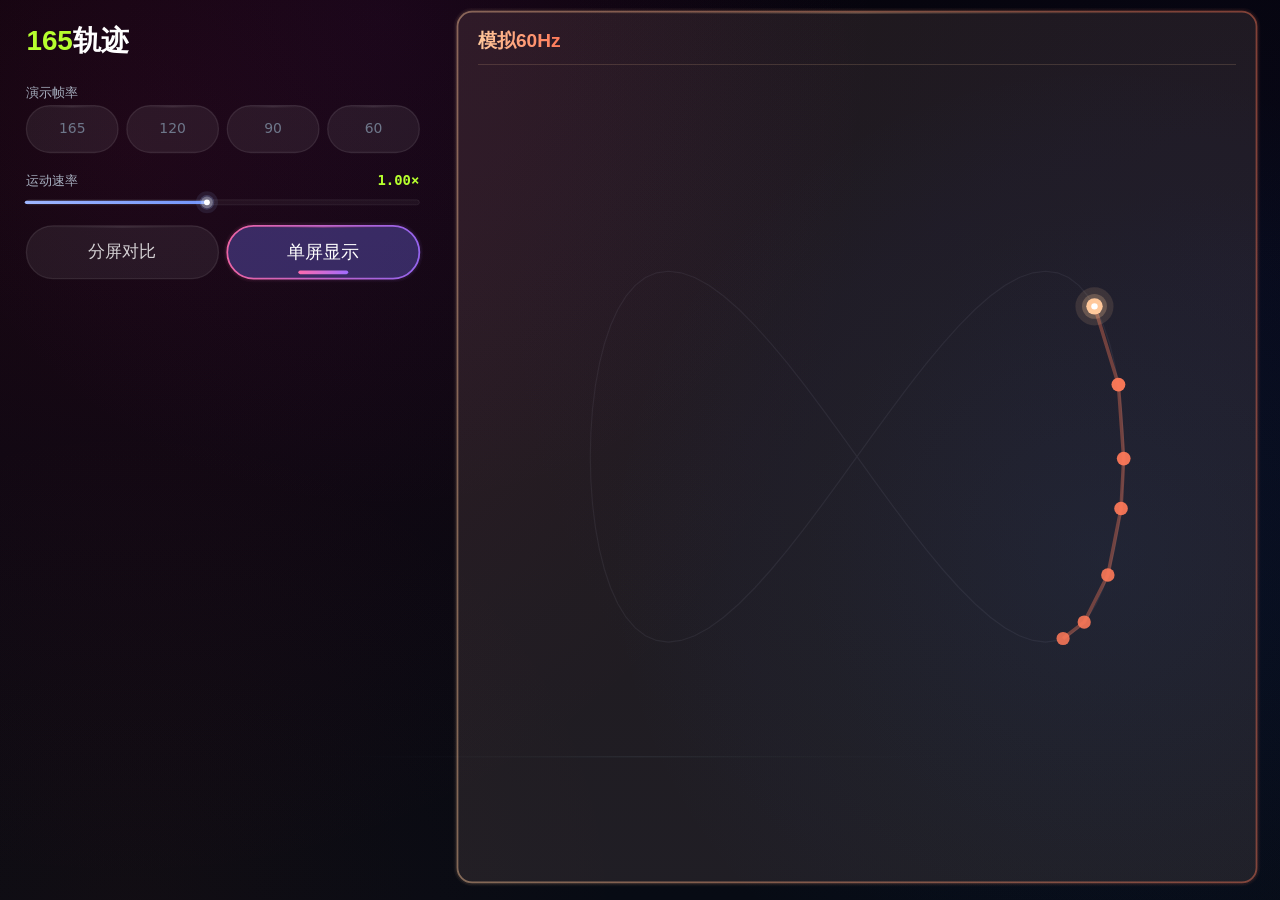
==== commit 6d5d6532: "fix: 修复 ColorOS 浏览器 Canvas 黑屏" ====
--- a/index.html
+++ b/index.html
@@ -128,7 +128,10 @@
   const css = (c, a = 255) => `rgba(${c[0]},${c[1]},${c[2]},${(Math.max(0, Math.min(255, a)) / 255).toFixed(3)})`;
 
   const canvas = document.getElementById("stage");
-  const ctx = canvas.getContext("2d", { alpha: false, desynchronized: true });
+  // 不启用 desynchronized：部分 ColorOS/OPPO 系统浏览器会返回可用的
+  // 2D context，但低延迟缓冲区没有被合成到 GitHub Pages 页面，结果整屏黑色。
+  // 保留不透明画布以减少混合开销，同时走兼容性更好的标准合成路径。
+  const ctx = canvas.getContext("2d", { alpha: false });
 
   const state = {
     width: 1,
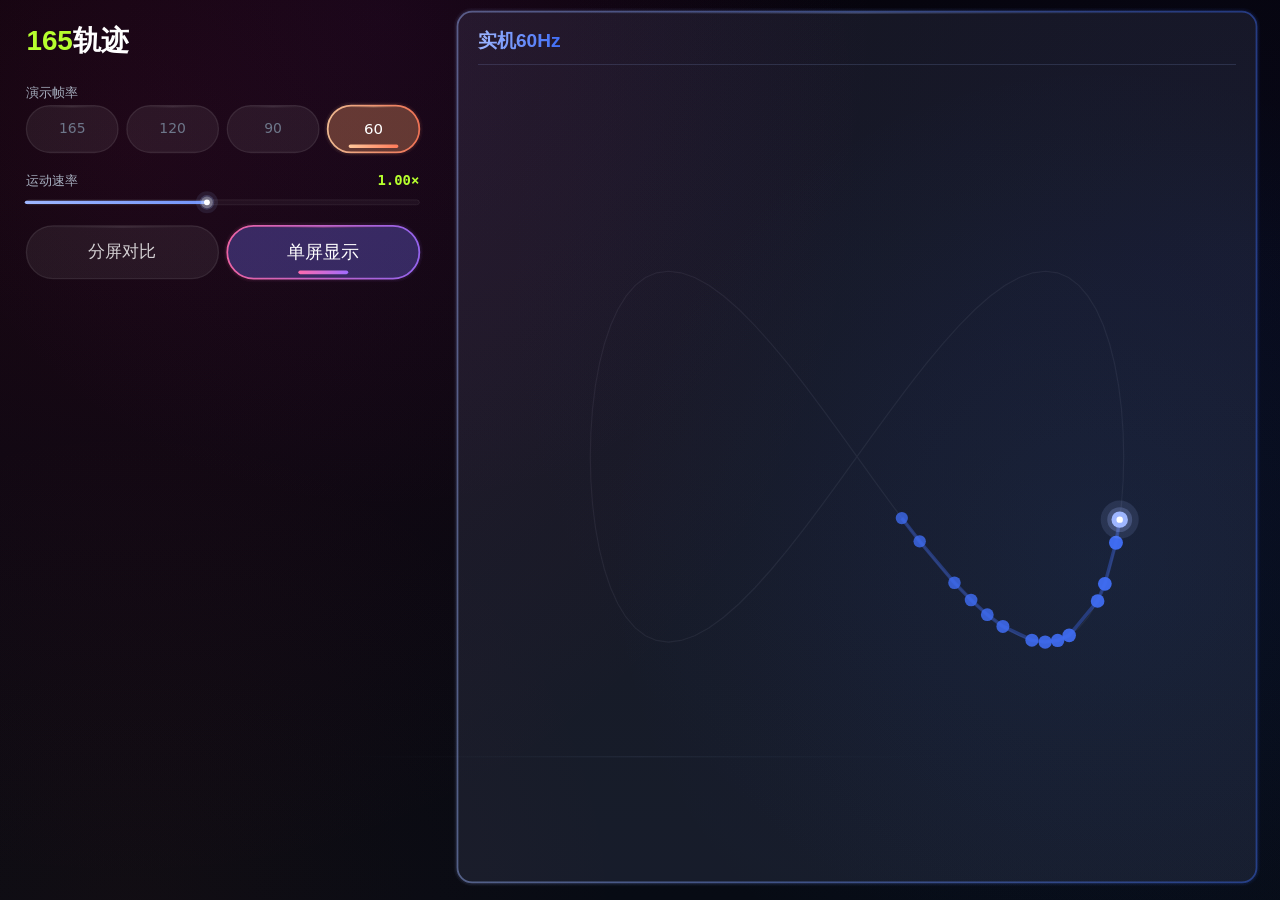
==== commit f01b83af: "perf: 静态UI离屏缓存，165Hz下每帧只画动态轨迹" ====
--- a/index.html
+++ b/index.html
@@ -131,7 +131,8 @@
   // 不启用 desynchronized：部分 ColorOS/OPPO 系统浏览器会返回可用的
   // 2D context，但低延迟缓冲区没有被合成到 GitHub Pages 页面，结果整屏黑色。
   // 保留不透明画布以减少混合开销，同时走兼容性更好的标准合成路径。
-  const ctx = canvas.getContext("2d", { alpha: false });
+  // let 而非 const：renderUICache 需要临时把 ctx 切换到离屏画布上下文。
+  let ctx = canvas.getContext("2d", { alpha: false });
 
   const state = {
     width: 1,
@@ -167,6 +168,12 @@
     sliderDragging: false,
     rects: { chips: [], modes: [], slider: null, content: null, panels: [] },
     bg: null,
+    // 静态 UI 离屏缓存：控件和面板边框不随帧变化，只在状态变更时重渲染，
+    // 避免 165Hz 下每帧全量绘制玻璃/渐变/文字导致掉帧。
+    uiCacheCanvas: null,
+    uiDirty: true,
+    layoutDirty: true,
+    lastRenderedHz: 0,
   };
 
   const gradientCache = new Map();
@@ -412,6 +419,8 @@
       : Math.min(state.width / 873, state.height / 393);
     gradientCache.clear();
     guideCache.clear();
+    state.layoutDirty = true;
+    state.uiDirty = true;
     prerenderBackground();
   }
 
@@ -602,9 +611,47 @@
     ctx.fill();
   }
 
-  // ---------- 面板与轨迹场景（drawPanel / drawFigureEightScene） ----------
-
-  function drawPanel(rect, seconds, pointFps, lowerRate, title, interactive, simFps = 0) {
+  // ---------- 静态 UI 离屏缓存 ----------
+
+  function renderUICache() {
+    const w = state.width;
+    const h = state.height;
+    const dpr = state.dpr;
+    if (!state.uiCacheCanvas) {
+      state.uiCacheCanvas = document.createElement("canvas");
+    }
+    const uc = state.uiCacheCanvas;
+    uc.width = Math.round(w * dpr);
+    uc.height = Math.round(h * dpr);
+
+    const mainCtx = ctx;
+    gradientCache.clear();
+    ctx = uc.getContext("2d");
+    ctx.setTransform(dpr, 0, 0, dpr, 0, 0);
+    ctx.imageSmoothingEnabled = true;
+    ctx.clearRect(0, 0, w, h);
+
+    drawControls();
+
+    if (state.mode === MODE_SPLIT) {
+      const hz = state.measuredHz || FALLBACK_HZ;
+      const panels = state.rects.panels;
+      drawPanelChrome(panels[0], "模拟" + state.splitFps + "Hz", true);
+      drawPanelChrome(panels[1], "实机" + hzText() + "Hz", false);
+    } else {
+      const rate = effectiveSingleRate();
+      const real = rate === (state.measuredHz || FALLBACK_HZ);
+      drawPanelChrome(state.rects.panels[0], (real ? "实机" : "模拟") + rate + "Hz", !real);
+    }
+
+    gradientCache.clear();
+    ctx = mainCtx;
+  }
+
+  // ---------- 面板与轨迹场景 ----------
+
+  // 静态部分：玻璃面板 + 标题 + 分隔线 + 引导路径（缓存到离屏画布）
+  function drawPanelChrome(rect, title, lowerRate) {
     const u = state.unit;
     const accentA = lowerRate ? ORANGE_A : BLUE_A;
     const accentB = lowerRate ? ORANGE_B : BLUE_B;
@@ -628,11 +675,80 @@
     ctx.beginPath();
     ctx.rect(rect.x + u, rect.y + 40 * u, rect.w - 2 * u, rect.h - 45 * u);
     ctx.clip();
-    drawFigureEight(
-      rect.x + 5 * u, rect.y + 40 * u, rect.w - 10 * u, rect.h - 45 * u,
-      seconds, pointFps, interactive, accentA, accentB, simFps
-    );
+
+    const l = rect.x + 5 * u;
+    const t = rect.y + 40 * u;
+    const w = rect.w - 10 * u;
+    const h = rect.h - 45 * u;
+    const cx = l + w / 2;
+    const cy = t + h * 0.48;
+    const rx = w * 0.34;
+    const ry = h * 0.32;
+
+    ctx.strokeStyle = css(MUTED, 22);
+    ctx.lineWidth = 0.8 * u;
+    ctx.stroke(guidePath(cx, cy, rx, ry));
+
     ctx.restore();
+  }
+
+  // 动态部分：拖尾 + 光点（每帧绘制）
+  function drawPanelTrail(rect, seconds, pointFps, interactive, lowerRate, simFps) {
+    const u = state.unit;
+    const accentA = lowerRate ? ORANGE_A : BLUE_A;
+    const accentB = lowerRate ? ORANGE_B : BLUE_B;
+
+    ctx.save();
+    ctx.beginPath();
+    ctx.rect(rect.x + u, rect.y + 40 * u, rect.w - 2 * u, rect.h - 45 * u);
+    ctx.clip();
+
+    const l = rect.x + 5 * u;
+    const t = rect.y + 40 * u;
+    const w = rect.w - 10 * u;
+    const h = rect.h - 45 * u;
+    const cx = l + w / 2;
+    const cy = t + h * 0.48;
+    const rx = w * 0.34;
+    const ry = h * 0.32;
+    const orbitX = (s) => cx + Math.sin(s * TRACE_X_SPEED) * rx;
+    const orbitY = (s) => cy + Math.sin(s * TRACE_Y_SPEED) * ry * 0.72;
+
+    if (interactive) {
+      renderInteractiveTrace(seconds, cx, cy, orbitX, orbitY, accentA, accentB, simFps);
+    } else {
+      drawAnalyticTrail(seconds, pointFps, orbitX, orbitY, accentA, accentB);
+    }
+
+    ctx.restore();
+  }
+
+  // 分屏面板：按面板帧率解析采样拖尾（与 Android 非交互分支一致）
+  function drawAnalyticTrail(seconds, pointFps, orbitX, orbitY, accentA, accentB) {
+    const u = state.unit;
+    const samples = Math.max(2, Math.round((TRACE_TRAIL_MS / 1000) * pointFps));
+    ctx.strokeStyle = css(accentB, 92);
+    ctx.lineWidth = 2.4 * u;
+    ctx.beginPath();
+    for (let i = samples - 1; i >= 0; i -= 1) {
+      const ts = seconds - (i * state.speed) / pointFps;
+      const x = orbitX(ts);
+      const y = orbitY(ts);
+      if (i === samples - 1) ctx.moveTo(x, y);
+      else ctx.lineTo(x, y);
+    }
+    ctx.stroke();
+
+    for (let i = samples - 1; i >= 0; i -= 1) {
+      const ts = seconds - (i * state.speed) / pointFps;
+      const progress = (samples - i) / samples;
+      ctx.fillStyle = css(accentB, 18 + Math.round(progress * 230));
+      ctx.beginPath();
+      ctx.arc(orbitX(ts), orbitY(ts), (2.2 + progress * 2.6) * u, 0, Math.PI * 2);
+      ctx.fill();
+    }
+
+    drawHead(orbitX(seconds), orbitY(seconds), accentA);
   }
 
   function guidePath(cx, cy, rx, ry) {
@@ -670,50 +786,6 @@
     ctx.beginPath();
     ctx.arc(x, y, 2.2 * u, 0, Math.PI * 2);
     ctx.fill();
-  }
-
-  function drawFigureEight(l, t, w, h, seconds, pointFps, interactive, accentA, accentB, simFps = 0) {
-    const u = state.unit;
-    const cx = l + w / 2;
-    const cy = t + h * 0.48;
-    const rx = w * 0.34;
-    const ry = h * 0.32;
-    const orbitX = (s) => cx + Math.sin(s * TRACE_X_SPEED) * rx;
-    const orbitY = (s) => cy + Math.sin(s * TRACE_Y_SPEED) * ry * 0.72;
-
-    ctx.strokeStyle = css(MUTED, 22);
-    ctx.lineWidth = 0.8 * u;
-    ctx.stroke(guidePath(cx, cy, rx, ry));
-
-    if (interactive) {
-      renderInteractiveTrace(seconds, cx, cy, orbitX, orbitY, accentA, accentB, simFps);
-      return;
-    }
-
-    // 分屏面板：按面板帧率解析采样拖尾（与 Android 非交互分支一致）
-    const samples = Math.max(2, Math.round((TRACE_TRAIL_MS / 1000) * pointFps));
-    ctx.strokeStyle = css(accentB, 92);
-    ctx.lineWidth = 2.4 * u;
-    ctx.beginPath();
-    for (let i = samples - 1; i >= 0; i -= 1) {
-      const ts = seconds - (i * state.speed) / pointFps;
-      const x = orbitX(ts);
-      const y = orbitY(ts);
-      if (i === samples - 1) ctx.moveTo(x, y);
-      else ctx.lineTo(x, y);
-    }
-    ctx.stroke();
-
-    for (let i = samples - 1; i >= 0; i -= 1) {
-      const ts = seconds - (i * state.speed) / pointFps;
-      const progress = (samples - i) / samples;
-      ctx.fillStyle = css(accentB, 18 + Math.round(progress * 230));
-      ctx.beginPath();
-      ctx.arc(orbitX(ts), orbitY(ts), (2.2 + progress * 2.6) * u, 0, Math.PI * 2);
-      ctx.fill();
-    }
-
-    drawHead(orbitX(seconds), orbitY(seconds), accentA);
   }
 
   function renderInteractiveTrace(seconds, cx, cy, orbitX, orbitY, accentA, accentB, simFps = 0) {
@@ -805,25 +877,41 @@
 
   function frame(ts) {
     measureHz(ts);
-    layout();
+
+    if (state.layoutDirty) {
+      layout();
+      state.layoutDirty = false;
+      state.uiDirty = true;
+    }
+
+    // 实测刷新率变化时更新面板标题（如"实机165Hz"）
+    if (state.measuredHz !== state.lastRenderedHz) {
+      state.lastRenderedHz = state.measuredHz;
+      state.uiDirty = true;
+    }
+
+    if (state.uiDirty) {
+      renderUICache();
+      state.uiDirty = false;
+    }
+
+    // 快速合成：背景 + 缓存UI（两次 drawImage，GPU 加速）
     ctx.drawImage(state.bg, 0, 0, state.width, state.height);
-    drawControls();
-
+    ctx.drawImage(state.uiCacheCanvas, 0, 0, state.width, state.height);
+
+    // 每帧只画动态轨迹
     if (state.mode === MODE_SPLIT) {
       const hz = state.measuredHz || FALLBACK_HZ;
-      const [lower, higher] = state.rects.panels;
-      drawPanel(lower, sampledSeconds(ts, state.splitFps), state.splitFps, true, `模拟${state.splitFps}Hz`, false);
-      drawPanel(higher, sampledSeconds(ts, hz), hz, false, `实机${hzText()}Hz`, false);
+      const panels = state.rects.panels;
+      drawPanelTrail(panels[0], sampledSeconds(ts, state.splitFps), state.splitFps, false, true, 0);
+      drawPanelTrail(panels[1], sampledSeconds(ts, hz), hz, false, false, 0);
     } else {
       // 选中档等于实测 = 实机渲染（连续时间轴 + 每帧拖尾）；
       // 低于实测 = 模拟渲染（时间量化 + 按该帧率节流采样，观感等同物理降频）
       const rate = effectiveSingleRate();
       const real = rate === (state.measuredHz || FALLBACK_HZ);
       const seconds = real ? timelineSeconds(ts) : sampledSeconds(ts, rate);
-      drawPanel(
-        state.rects.panels[0], seconds, real ? 0 : rate, !real,
-        `${real ? "实机" : "模拟"}${rate}Hz`, true, real ? 0 : rate
-      );
+      drawPanelTrail(state.rects.panels[0], seconds, real ? 0 : rate, true, !real, real ? 0 : rate);
     }
 
     if (window.__motionLabBoot) window.__motionLabBoot.firstFrame = true;
@@ -846,7 +934,9 @@
     const raw = MIN_SPEED * Math.pow(MAX_SPEED / MIN_SPEED, progress);
     let snapped = Math.round(raw * 20) / 20;
     if (Math.abs(snapped - DEFAULT_SPEED) <= 0.03) snapped = DEFAULT_SPEED;
-    setSpeed(clamp(snapped, MIN_SPEED, MAX_SPEED));
+    const clamped = clamp(snapped, MIN_SPEED, MAX_SPEED);
+    if (Math.abs(clamped - state.speed) > 1e-4) state.uiDirty = true;
+    setSpeed(clamped);
   }
 
   canvas.addEventListener("pointerdown", (e) => {
@@ -910,6 +1000,8 @@
       if (hit(tab, p)) {
         if (state.mode !== tab.mode) {
           state.mode = tab.mode;
+          state.layoutDirty = true;
+          state.uiDirty = true;
         }
         resetTimeline();
         return;
@@ -918,7 +1010,10 @@
     if (state.mode === MODE_SPLIT) {
       for (const chip of state.rects.chips) {
         if (hit(chip, p)) {
-          state.splitFps = chip.rate;
+          if (state.splitFps !== chip.rate) {
+            state.splitFps = chip.rate;
+            state.uiDirty = true;
+          }
           resetTimeline();
           return;
         }
@@ -928,7 +1023,10 @@
       for (const chip of state.rects.chips) {
         if (hit(chip, p)) {
           if (chip.rate > measured) return; // 超出实测的档位不可选
-          state.singleFps = chip.rate;
+          if (state.singleFps !== chip.rate) {
+            state.singleFps = chip.rate;
+            state.uiDirty = true;
+          }
           resetTimeline();
           return;
         }
